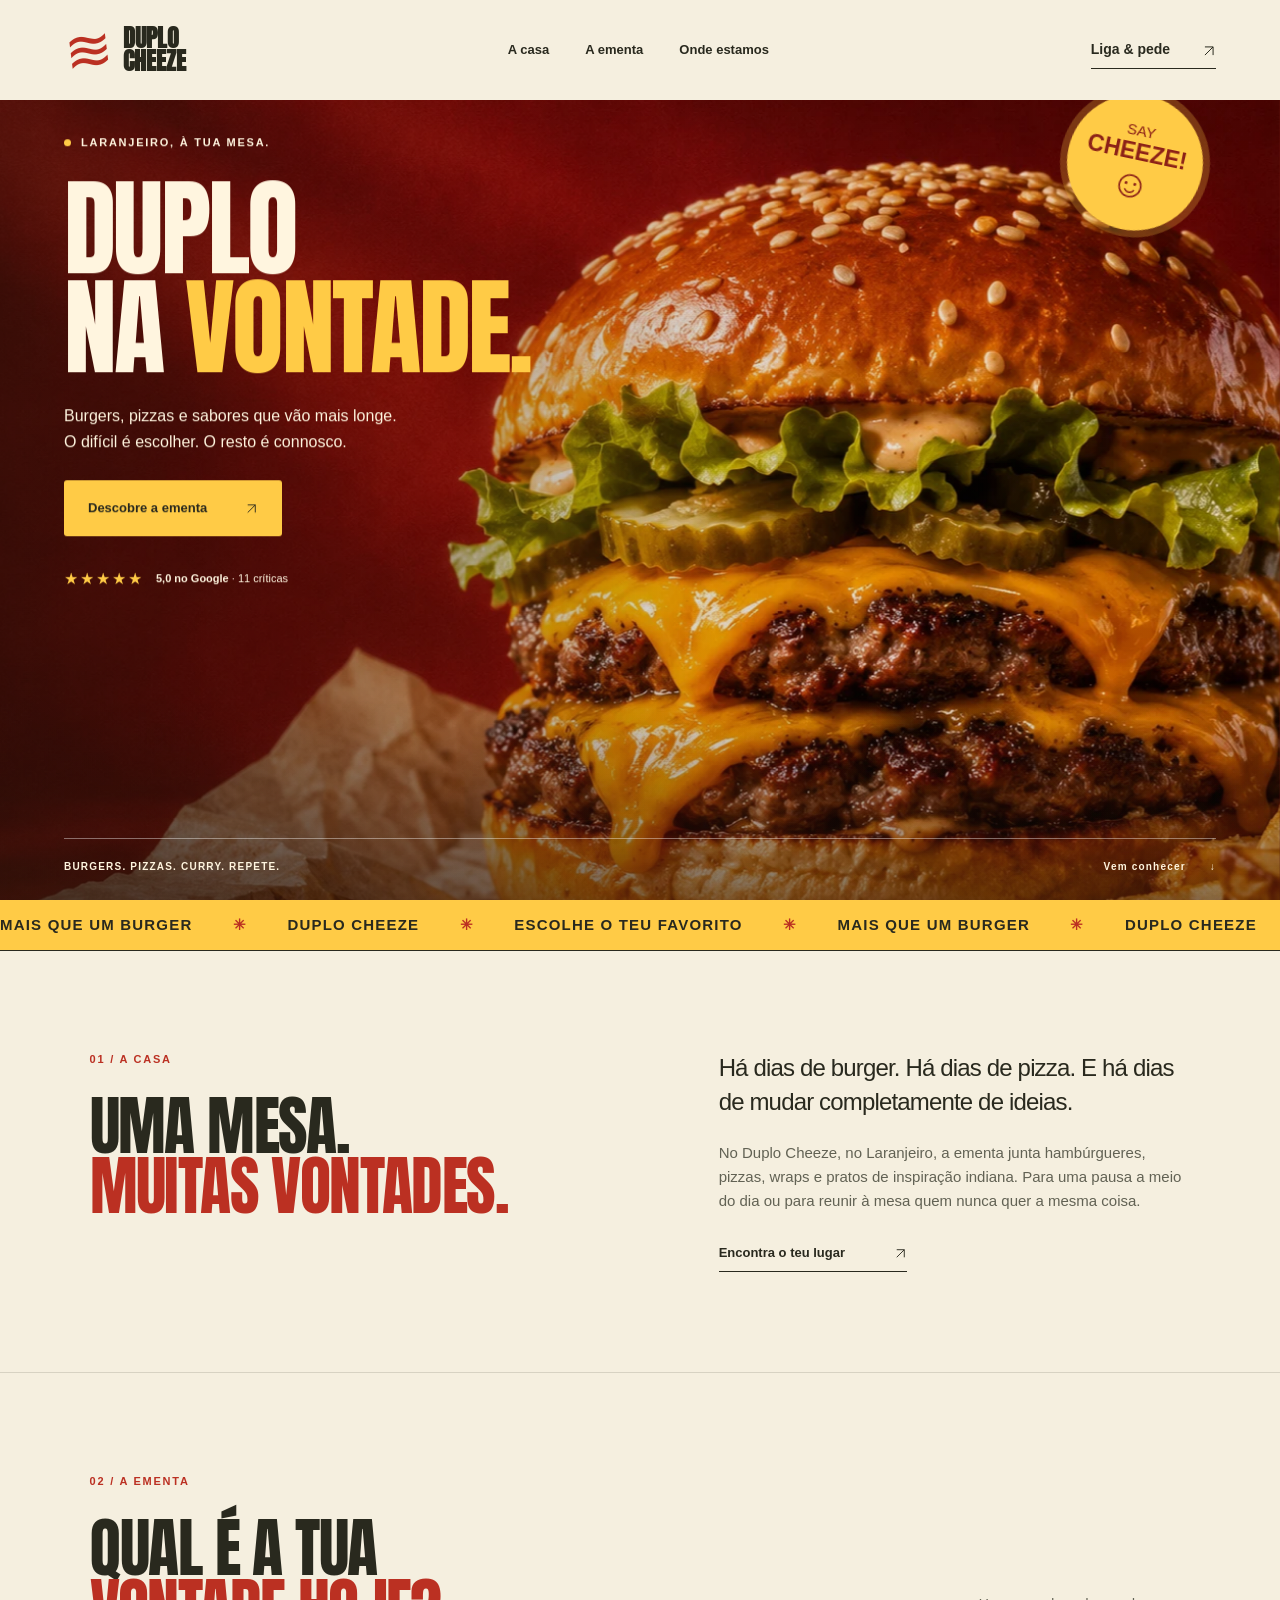
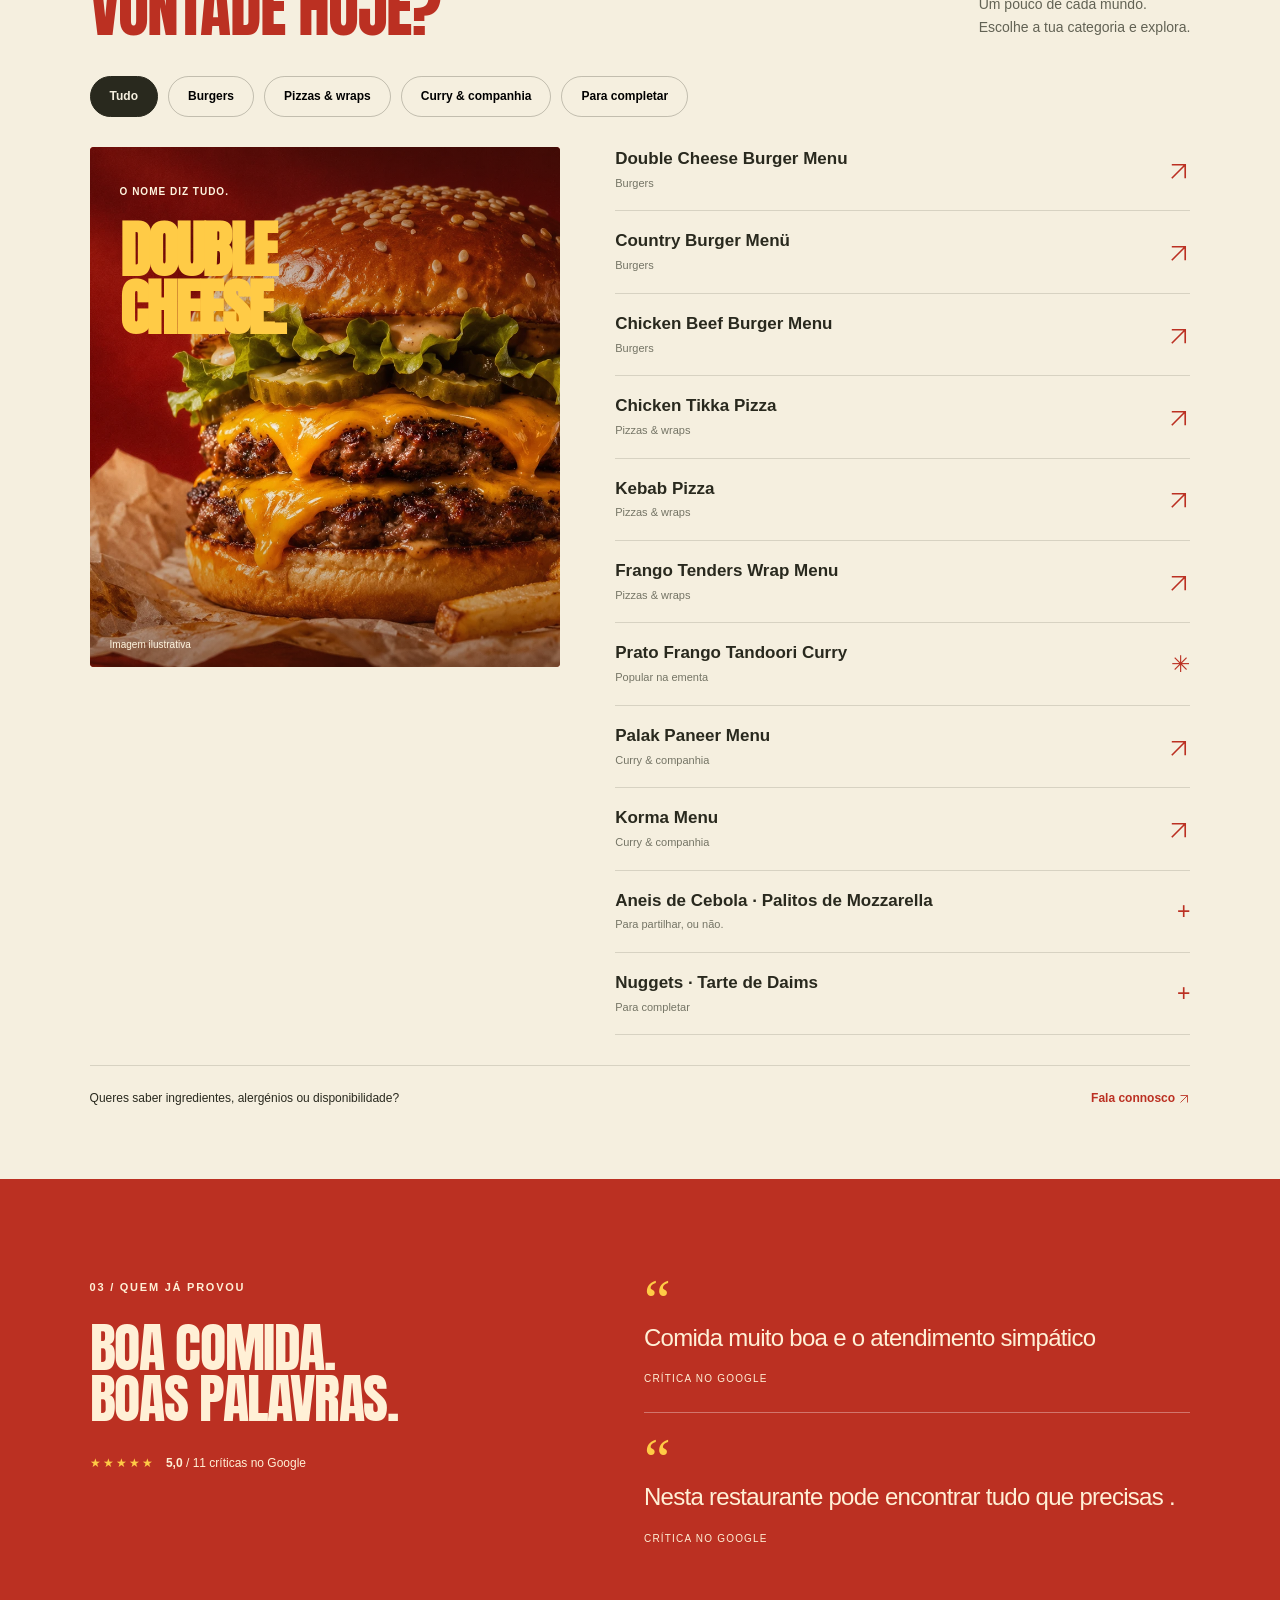
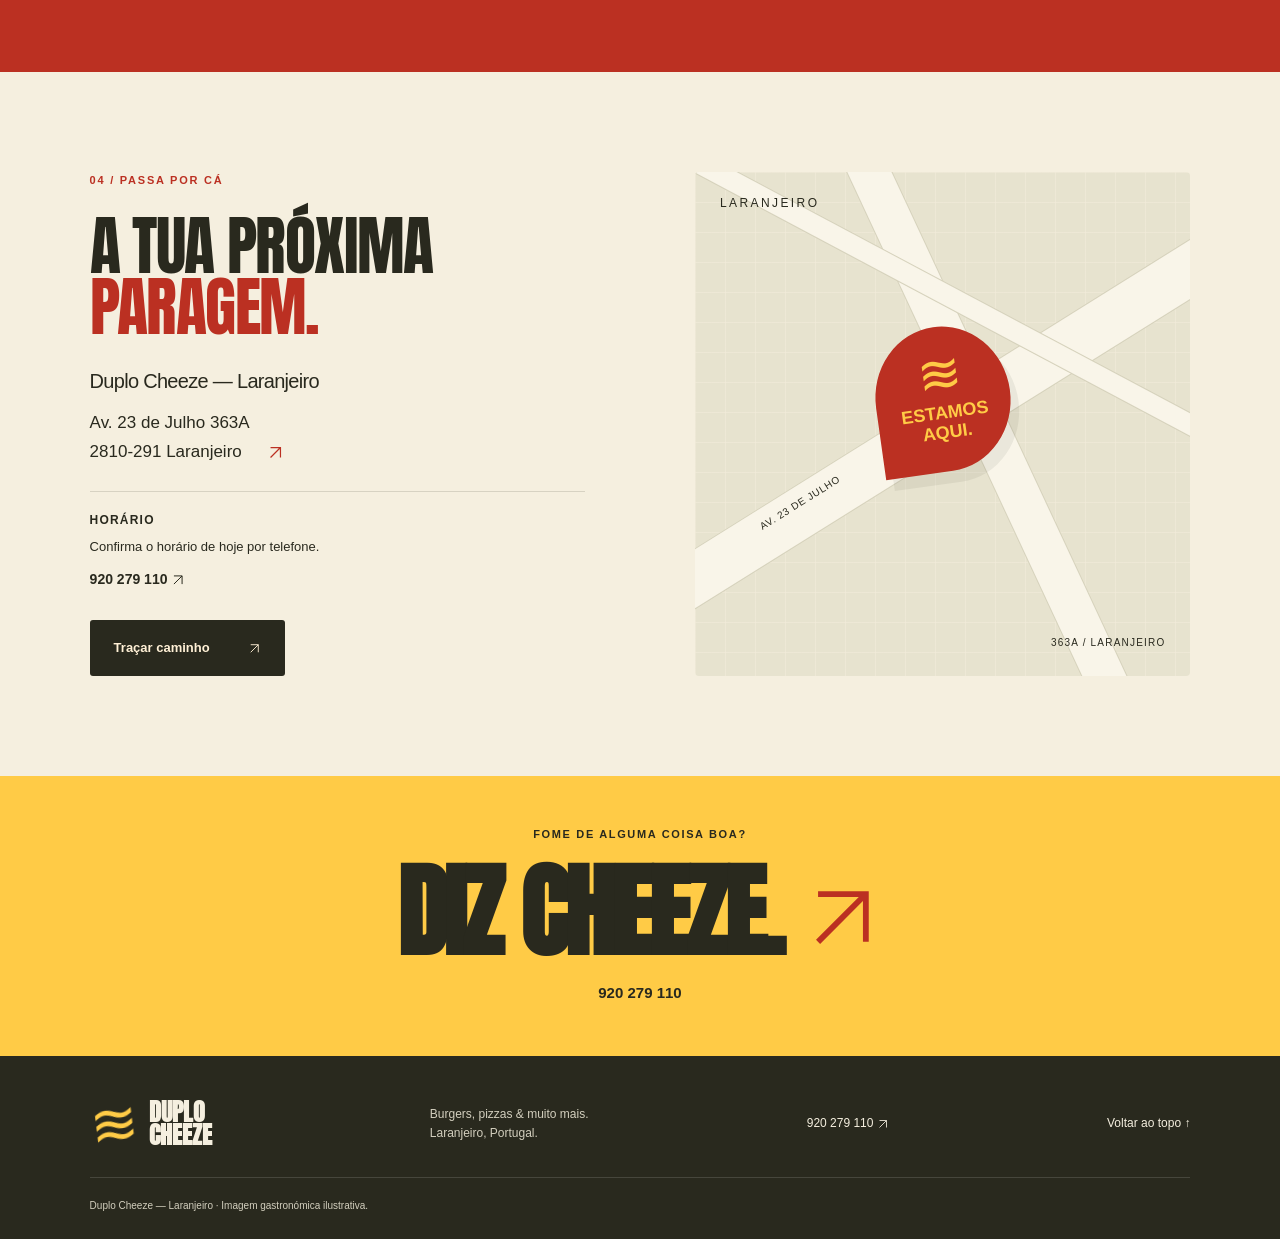
==== duplo-cheeze/index.html @ de6b26c4 "Add Duplo Cheeze standalone restaurant website" ====
<!doctype html>
<html lang="pt-PT"><head><meta charset="utf-8"><meta name="viewport" content="width=device-width,initial-scale=1"><meta name="theme-color" content="#bb3022"><title>Duplo Cheeze — Laranjeiro | Burgers, pizzas & curry</title><meta name="description" content="Duplo Cheeze no Laranjeiro. Descobre burgers, pizzas, wraps e pratos de inspiração indiana. Av. 23 de Julho 363A. Liga 920 279 110."><meta property="og:title" content="Duplo Cheeze — Duplo na vontade."><meta property="og:description" content="Burgers, pizzas e muito mais. Encontra-nos no Laranjeiro."><meta property="og:type" content="website"><meta property="og:locale" content="pt_PT"><meta property="og:image" content="https://zgopalgy12-source.github.io/duplo-cheeze/assets/og.jpg"><meta name="twitter:card" content="summary_large_image"><link rel="icon" href="assets/favicon.svg" type="image/svg+xml"><link rel="stylesheet" href="style.css"><link rel="preload" as="image" href="assets/burger.webp"><script src="app.js" defer></script>
<script type="application/ld+json">{"@context":"https://schema.org","@type":"Restaurant","name":"Duplo Cheeze - Laranjeiro","telephone":"+351920279110","address":{"@type":"PostalAddress","streetAddress":"Av. 23 de Julho 363A","postalCode":"2810-291","addressLocality":"Laranjeiro","addressCountry":"PT"},"servesCuisine":["Hambúrgueres","Pizza","Indiana"]}</script></head><body>
<a class="skip" href="#menu">Saltar para a ementa</a>
<header><a class="brand" href="#inicio" aria-label="Duplo Cheeze, início"><span class="brand-icon" aria-hidden="true">≋</span><span>DUPLO<br>CHEEZE</span></a><nav aria-label="Navegação principal"><a href="#sobre">A casa</a><a href="#menu">A ementa</a><a href="#visita">Onde estamos</a></nav><a class="header-call" href="tel:+351920279110">Liga & pede <span aria-hidden="true"><svg class="arrow" viewBox="0 0 24 24" aria-hidden="true"><path d="M5 19 19 5M5 5h14v14"/></svg></span></a></header>
<main><section class="hero" id="inicio" aria-labelledby="hero-title"><div class="hero-photo" data-depth="0.12"><img src="assets/burger.webp" width="1672" height="941" alt="Composição ilustrativa de um hambúrguer duplo com queijo e batatas" fetchpriority="high"></div><div class="hero-shade"></div><div class="hero-copy" data-depth="-0.06"><p class="eyebrow"><span></span> LARANJEIRO, À TUA MESA.</p><h1 id="hero-title">DUPLO<br>NA <span>VONTADE.</span></h1><p class="hero-description">Burgers, pizzas e sabores que vão mais longe.<br>O difícil é escolher. O resto é connosco.</p><a class="button yellow" href="#menu">Descobre a ementa <span><svg class="arrow" viewBox="0 0 24 24" aria-hidden="true"><path d="M5 19 19 5M5 5h14v14"/></svg></span></a><div class="hero-review"><span aria-label="5 de 5 estrelas">★★★★★</span><p><strong>5,0 no Google</strong> · 11 críticas</p></div></div><div class="round-stamp" data-depth="-0.13" aria-hidden="true">SAY<br><b>CHEEZE!</b><span>☺</span></div><div class="hero-bottom"><span>BURGERS. PIZZAS. CURRY. REPETE.</span><a href="#sobre">Vem conhecer <span>↓</span></a></div></section>
<div class="ticker" aria-hidden="true"><div>MAIS QUE UM BURGER <span>✳</span> DUPLO CHEEZE <span>✳</span> ESCOLHE O TEU FAVORITO <span>✳</span> MAIS QUE UM BURGER <span>✳</span> DUPLO CHEEZE <span>✳</span></div></div>
<section class="about section" id="sobre"><div><p class="eyebrow red">01 / A CASA</p><h2>UMA MESA.<br><span>MUITAS VONTADES.</span></h2></div><div class="about-copy"><p class="large">Há dias de burger. Há dias de pizza. E há dias de mudar completamente de ideias.</p><p>No Duplo Cheeze, no Laranjeiro, a ementa junta hambúrgueres, pizzas, wraps e pratos de inspiração indiana. Para uma pausa a meio do dia ou para reunir à mesa quem nunca quer a mesma coisa.</p><a class="text-link" href="#visita">Encontra o teu lugar <span><svg class="arrow" viewBox="0 0 24 24" aria-hidden="true"><path d="M5 19 19 5M5 5h14v14"/></svg></span></a></div></section>
<section class="menu section" id="menu"><div class="section-heading"><div><p class="eyebrow red">02 / A EMENTA</p><h2>QUAL É A TUA<br><span>VONTADE HOJE?</span></h2></div><p>Um pouco de cada mundo.<br>Escolhe a tua categoria e explora.</p></div><div class="filters" role="group" aria-label="Filtrar a ementa"><button class="active" aria-pressed="true" data-filter="all">Tudo</button><button aria-pressed="false" data-filter="burger">Burgers</button><button aria-pressed="false" data-filter="pizza">Pizzas & wraps</button><button aria-pressed="false" data-filter="curry">Curry & companhia</button><button aria-pressed="false" data-filter="extras">Para completar</button></div><div class="menu-layout"><div class="menu-image"><img src="assets/burger.webp" width="1672" height="941" loading="lazy" alt="Imagem ilustrativa de hambúrguer com queijo"><div><span>O NOME DIZ TUDO.</span><strong>DOUBLE<br>CHEESE.</strong></div><small>Imagem ilustrativa</small></div><div class="menu-items" aria-live="polite">
<article data-category="burger"><div><h3>Double Cheese Burger Menu</h3><p>Burgers</p></div><span><svg class="arrow" viewBox="0 0 24 24" aria-hidden="true"><path d="M5 19 19 5M5 5h14v14"/></svg></span></article><article data-category="burger"><div><h3>Country Burger Menü</h3><p>Burgers</p></div><span><svg class="arrow" viewBox="0 0 24 24" aria-hidden="true"><path d="M5 19 19 5M5 5h14v14"/></svg></span></article><article data-category="burger"><div><h3>Chicken Beef Burger Menu</h3><p>Burgers</p></div><span><svg class="arrow" viewBox="0 0 24 24" aria-hidden="true"><path d="M5 19 19 5M5 5h14v14"/></svg></span></article><article data-category="pizza"><div><h3>Chicken Tikka Pizza</h3><p>Pizzas & wraps</p></div><span><svg class="arrow" viewBox="0 0 24 24" aria-hidden="true"><path d="M5 19 19 5M5 5h14v14"/></svg></span></article><article data-category="pizza"><div><h3>Kebab Pizza</h3><p>Pizzas & wraps</p></div><span><svg class="arrow" viewBox="0 0 24 24" aria-hidden="true"><path d="M5 19 19 5M5 5h14v14"/></svg></span></article><article data-category="pizza"><div><h3>Frango Tenders Wrap Menu</h3><p>Pizzas & wraps</p></div><span><svg class="arrow" viewBox="0 0 24 24" aria-hidden="true"><path d="M5 19 19 5M5 5h14v14"/></svg></span></article><article data-category="curry"><div><h3>Prato Frango Tandoori Curry</h3><p>Popular na ementa</p></div><span>✳</span></article><article data-category="curry"><div><h3>Palak Paneer Menu</h3><p>Curry & companhia</p></div><span><svg class="arrow" viewBox="0 0 24 24" aria-hidden="true"><path d="M5 19 19 5M5 5h14v14"/></svg></span></article><article data-category="curry"><div><h3>Korma Menu</h3><p>Curry & companhia</p></div><span><svg class="arrow" viewBox="0 0 24 24" aria-hidden="true"><path d="M5 19 19 5M5 5h14v14"/></svg></span></article><article data-category="extras"><div><h3>Aneis de Cebola · Palitos de Mozzarella</h3><p>Para partilhar, ou não.</p></div><span>+</span></article><article data-category="extras"><div><h3>Nuggets · Tarte de Daims</h3><p>Para completar</p></div><span>+</span></article></div></div><div class="menu-note"><p>Queres saber ingredientes, alergénios ou disponibilidade?</p><a href="tel:+351920279110">Fala connosco <svg class="arrow" viewBox="0 0 24 24" aria-hidden="true"><path d="M5 19 19 5M5 5h14v14"/></svg></a></div></section>
<section class="reviews section"><div class="review-heading"><p class="eyebrow">03 / QUEM JÁ PROVOU</p><h2>BOA COMIDA.<br>BOAS PALAVRAS.</h2><p><span class="stars">★★★★★</span> <strong>5,0</strong> / 11 críticas no Google</p></div><div class="quotes"><figure><div aria-hidden="true">“</div><blockquote>Comida muito boa e o atendimento simpático</blockquote><figcaption>Crítica no Google</figcaption></figure><figure><div aria-hidden="true">“</div><blockquote>Nesta restaurante pode encontrar tudo que precisas .</blockquote><figcaption>Crítica no Google</figcaption></figure></div></section>
<section class="visit section" id="visita"><div><p class="eyebrow red">04 / PASSA POR CÁ</p><h2>A TUA PRÓXIMA<br><span>PARAGEM.</span></h2><p class="large">Duplo Cheeze — Laranjeiro</p><a class="address" href="https://www.google.com/maps/dir/?api=1&destination=Av.%2023%20de%20Julho%20363A%2C%202810-291%20Laranjeiro" target="_blank" rel="noopener">Av. 23 de Julho 363A<br>2810-291 Laranjeiro <span><svg class="arrow" viewBox="0 0 24 24" aria-hidden="true"><path d="M5 19 19 5M5 5h14v14"/></svg></span></a><div class="hours"><h3>Horário</h3><p>Confirma o horário de hoje por telefone.</p><a href="tel:+351920279110">920 279 110 <svg class="arrow" viewBox="0 0 24 24" aria-hidden="true"><path d="M5 19 19 5M5 5h14v14"/></svg></a></div><a class="button dark" href="https://www.google.com/maps/dir/?api=1&destination=Av.%2023%20de%20Julho%20363A%2C%202810-291%20Laranjeiro" target="_blank" rel="noopener">Traçar caminho <span><svg class="arrow" viewBox="0 0 24 24" aria-hidden="true"><path d="M5 19 19 5M5 5h14v14"/></svg></span></a></div><div class="location-art" aria-label="Localização: Laranjeiro"><div class="road road-one"></div><div class="road road-two"></div><div class="road road-three"></div><span class="map-label">LARANJEIRO</span><div class="map-pin"><span>≋</span><b>ESTAMOS<br>AQUI.</b></div><span class="avenue">AV. 23 DE JULHO</span><span class="map-coordinates">363A / LARANJEIRO</span></div></section>
<section class="last-call"><p>FOME DE ALGUMA COISA BOA?</p><a href="tel:+351920279110">DIZ CHEEZE. <span><svg class="arrow" viewBox="0 0 24 24" aria-hidden="true"><path d="M5 19 19 5M5 5h14v14"/></svg></span></a><span>920 279 110</span></section></main>
<footer><a class="brand" href="#inicio"><span class="brand-icon" aria-hidden="true">≋</span><span>DUPLO<br>CHEEZE</span></a><p>Burgers, pizzas & muito mais.<br>Laranjeiro, Portugal.</p><a href="tel:+351920279110">920 279 110 <svg class="arrow" viewBox="0 0 24 24" aria-hidden="true"><path d="M5 19 19 5M5 5h14v14"/></svg></a><a href="#inicio">Voltar ao topo ↑</a><small>Duplo Cheeze — Laranjeiro · Imagem gastronómica ilustrativa.</small></footer></body></html>
---- duplo-cheeze/style.css ----
@font-face{font-family:Cheeze;src:url('assets/anton.woff') format('woff');font-display:swap}*{box-sizing:border-box}html{scroll-behavior:smooth;scroll-padding-top:100px}body{margin:0;background:#f5efdf;color:#29291e;font:16px/1.6 Arial,Helvetica,sans-serif}a{color:inherit;text-decoration:none}button{font:inherit}a:focus-visible,button:focus-visible{outline:3px solid #287d89;outline-offset:6px}h1,h2,h3,p{margin:0}h1,h2,.brand,.last-call>a,.menu-image strong{font-family:Cheeze,Impact,'Arial Black',sans-serif;font-weight:900;line-height:.94;letter-spacing:-.04em}h2{font-size:clamp(42px,5vw,76px)}h2 span{color:#bb3022}.skip{position:fixed;top:-100px;z-index:10;background:#ffcb46;padding:15px}.skip:focus{top:0}header{height:100px;padding:0 5%;display:flex;align-items:center;justify-content:space-between;background:#f5efdf}.brand{display:flex;align-items:center;gap:10px;font-size:24px;letter-spacing:-.025em;line-height:.84}.brand-icon{font:58px/.7 Arial;transform:rotate(-7deg);color:#bb3022}.brand-dot{font:10px Arial;vertical-align:top}nav{display:flex;gap:36px;font-size:13px;font-weight:700}nav a:hover{color:#bb3022}.header-call{border-bottom:1px solid;padding:7px 0;font-size:14px;font-weight:700}.header-call span{margin-left:28px}.hero{min-height:710px;height:calc(100svh - 100px);max-height:1000px;position:relative;isolation:isolate;overflow:hidden;color:#fff5df;background:#741f15}.hero-photo{position:absolute;inset:-10% 0;z-index:-3;will-change:transform}.hero-photo img{width:100%;height:100%;object-fit:cover;object-position:center}.hero-shade{position:absolute;inset:0;z-index:-2;background:linear-gradient(90deg,rgba(36,17,9,.65),rgba(36,17,9,.15) 55%,transparent),linear-gradient(0deg,rgba(30,15,8,.5),transparent 25%)}.hero-copy{padding:70px 5% 130px;will-change:transform}.eyebrow{font-size:11px;font-weight:800;letter-spacing:.16em;margin-bottom:27px;display:flex;align-items:center;gap:10px}.eyebrow>span{width:7px;height:7px;border-radius:50%;background:#ffcb46}h1{font-size:clamp(75px,8.3vw,136px);max-width:800px;letter-spacing:-.045em}h1 span{color:#ffcb46}.hero-description{font-size:16px;line-height:1.6;margin:25px 0}.button{display:inline-flex;align-items:center;justify-content:space-between;gap:38px;padding:18px 24px;font-size:13px;font-weight:800;border-radius:3px;transition:transform .2s,background .2s}.button:hover{transform:translateY(-3px)}.yellow{background:#ffcb46;color:#29291e}.hero-review{margin-top:30px;display:flex;align-items:center;gap:12px;font-size:11px}.hero-review>span{color:#ffcb46;font-size:16px;letter-spacing:2px}.round-stamp{position:absolute;right:6%;top:9%;width:136px;height:136px;border-radius:50%;background:#ffcb46;color:#8c2117;display:flex;align-items:center;justify-content:center;flex-direction:column;line-height:1.15;font-size:15px;transform:rotate(12deg);box-shadow:0 0 0 7px #ffcb4640;will-change:transform}.round-stamp b{font-size:23px}.round-stamp>span{font-size:39px;line-height:1}.hero-bottom{position:absolute;bottom:25px;left:5%;right:5%;display:flex;justify-content:space-between;align-items:center;border-top:1px solid #fff6;padding-top:20px;font-size:10px;font-weight:700;letter-spacing:.12em}.hero-bottom a span{margin-left:20px}.ticker{background:#ffcb46;padding:13px 0;overflow:hidden;border-bottom:1px solid #29291e}.ticker>div{white-space:nowrap;width:max-content;font-size:15px;font-weight:900;letter-spacing:.08em;animation:marquee 35s linear infinite}.ticker span{padding:0 35px;color:#bb3022}@keyframes marquee{to{transform:translateX(-35%)}}.section{padding:100px 7%}.red{color:#bb3022}.about{display:grid;grid-template-columns:1.1fr 1fr;gap:10%;border-bottom:1px solid #29291e26}.large{font-size:24px;line-height:1.4;letter-spacing:-.035em}.about-copy>p+p{font-size:15px;color:#626254;margin:23px 0}.text-link{font-size:13px;font-weight:700;display:inline-block;border-bottom:1px solid;padding:7px 0}.text-link span{margin-left:45px}.menu{padding-bottom:70px}.section-heading{display:flex;align-items:end;justify-content:space-between;gap:25px}.section-heading>p{font-size:14px;color:#626254}.filters{display:flex;gap:10px;flex-wrap:wrap;margin:38px 0 30px}.filters button{background:transparent;border:1px solid #29291e40;border-radius:30px;padding:10px 19px;font-size:12px;cursor:pointer;font-weight:700;transition:background .2s}.filters button:hover,.filters .active{background:#29291e;color:#f5efdf;border-color:#29291e}.menu-layout{display:grid;grid-template-columns:.9fr 1.1fr;gap:55px;align-items:start}.menu-image{position:sticky;top:25px;min-height:520px;overflow:hidden;background:#ae2d1f;color:#fff5df;border-radius:4px}.menu-image img{position:absolute;inset:0;height:100%;width:100%;object-fit:cover;object-position:62% 50%}.menu-image:after{content:'';position:absolute;inset:0;background:linear-gradient(#34110977,transparent 60%,#34110977)}.menu-image>div{position:relative;z-index:1;padding:30px}.menu-image>div>span{font-size:10px;font-weight:700;letter-spacing:.1em}.menu-image strong{display:block;font-size:62px;margin-top:18px;color:#ffcb46}.menu-image small{position:absolute;bottom:14px;left:20px;z-index:1;font-size:10px}.menu-items article{display:flex;justify-content:space-between;align-items:center;padding:18px 0;border-bottom:1px solid #29291e26;gap:20px}.menu-items article[hidden]{display:none}.menu-items article:first-child{padding-top:0}h3{font-size:17px;line-height:1.4}.menu-items article p{font-size:11px;color:#747465;margin-top:4px}.menu-items article>span{color:#bb3022;font-size:23px}.menu-note{display:flex;justify-content:space-between;margin-top:30px;padding-top:23px;border-top:1px solid #29291e26;font-size:12px}.menu-note a{font-weight:800;color:#bb3022}.reviews{background:#bb3022;color:#fff0d6;display:grid;grid-template-columns:1fr 1.2fr;gap:9%}.reviews h2{font-size:clamp(40px,4.2vw,64px)}.review-heading>p:last-child{margin-top:30px;font-size:12px}.stars{color:#ffcb46;letter-spacing:2px;margin-right:8px}.quotes figure{margin:0;padding-bottom:25px}.quotes figure+figure{border-top:1px solid #fff5;padding-top:25px}.quotes figure>div{font:60px/.7 Georgia;color:#ffcb46}blockquote{font-size:24px;line-height:1.4;margin:0 0 17px;letter-spacing:-.03em}figcaption{font-size:10px;text-transform:uppercase;letter-spacing:.12em}.visit{display:grid;grid-template-columns:1fr 1fr;gap:10%}.visit .large{margin:30px 0 14px;font-size:20px}.address{display:block;font-size:17px;line-height:1.7}.address span{margin-left:20px;color:#bb3022}.hours{margin:25px 0 28px;padding-top:20px;border-top:1px solid #29291e26}.hours h3{font-size:12px;text-transform:uppercase;letter-spacing:.1em}.hours p{font-size:13px;margin:8px 0}.hours a{font-weight:700;font-size:14px}.dark{background:#29291e;color:#fff0d6}.location-art{position:relative;background:#e7e3cf;overflow:hidden;min-height:480px;background-image:linear-gradient(#f5efdf70 1px,transparent 1px),linear-gradient(90deg,#f5efdf70 1px,transparent 1px);background-size:30px 30px;border-radius:4px}.road{position:absolute;background:#f9f5e9;box-shadow:0 0 0 1px #d6d2bc}.road-one{width:140%;height:50px;top:45%;left:-20%;transform:rotate(-32deg)}.road-two{width:40px;height:140%;top:-20%;left:55%;transform:rotate(-25deg)}.road-three{width:140%;height:20px;top:22%;left:-20%;transform:rotate(28deg)}.map-label{position:absolute;top:22px;left:25px;letter-spacing:.2em;font-size:12px}.map-pin{position:absolute;left:50%;top:45%;transform:translate(-50%,-50%) rotate(-8deg);display:flex;flex-direction:column;align-items:center;justify-content:center;background:#bb3022;width:135px;height:145px;border-radius:50% 50% 50% 0;color:#ffcb46;box-shadow:7px 12px 0 #29291e12}.map-pin>span{font-size:53px;line-height:.7}.map-pin b{line-height:1.1;text-align:center;margin-top:12px;font-size:18px}.avenue{position:absolute;left:12%;top:64%;transform:rotate(-32deg);font-size:10px;letter-spacing:.08em}.map-coordinates{position:absolute;bottom:25px;right:25px;font-size:10px;letter-spacing:.12em}.last-call{padding:50px 7%;background:#ffcb46;text-align:center}.last-call p{font-size:11px;letter-spacing:.15em;font-weight:700}.last-call>a{display:block;font-size:clamp(45px,8vw,110px);margin:20px 0}.last-call>a span{color:#bb3022}.last-call>span{font-size:15px;font-weight:700}footer{display:flex;align-items:center;justify-content:space-between;flex-wrap:wrap;gap:30px;padding:45px 7% 25px;background:#29291e;color:#f5efdf}footer .brand-icon{color:#ffcb46}footer p{font-size:12px;color:#d3cfbe}footer>a:not(.brand){font-size:12px}footer small{width:100%;padding-top:20px;border-top:1px solid #fff2;color:#d3cfbe;font-size:10px}@media(min-width:1600px){.hero-copy{padding-top:110px}}@media(max-width:800px){header{height:82px}.brand{font-size:20px}.brand-icon{font-size:48px}nav{gap:18px;font-size:11px}.hero{min-height:700px;height:calc(100svh - 82px)}.hero-photo img{object-position:60% center}.hero-shade{background:linear-gradient(90deg,#341109b3,#34110933),linear-gradient(0deg,#34110980,transparent)}.hero-copy{padding-top:110px}h1{font-size:90px}.round-stamp{width:100px;height:100px;right:6%;top:5%;font-size:11px}.round-stamp b{font-size:16px}.round-stamp>span{font-size:28px}.section{padding:65px 6%}.about,.reviews,.visit{gap:40px;grid-template-columns:1fr}.about h2 br{display:none}.about-copy{max-width:550px}.section-heading{align-items:start;flex-direction:column}.section-heading>p br{display:none}.menu-layout{gap:30px;grid-template-columns:.8fr 1fr}.menu-image{min-height:480px}.menu-image strong{font-size:42px}.reviews{grid-template-columns:1fr 1fr;gap:25px}.reviews h2{font-size:39px}.review-heading>p:last-child{line-height:2}.location-art{min-height:360px}.visit{grid-template-columns:1fr 1fr;gap:25px}.visit h2{font-size:40px}blockquote{font-size:20px}}@media(max-width:550px){header{padding:0 6%;height:80px}nav{display:none}.header-call{font-size:12px}.hero{min-height:720px;max-height:900px;height:calc(100svh - 80px)}.hero-copy{padding:90px 6% 90px}.hero .eyebrow{font-size:9px;letter-spacing:.11em;margin-bottom:28px}h1{font-size:clamp(64px,16vw,88px)}.hero-description{font-size:14px;margin:25px 0;max-width:275px}.hero-description br{display:none}.hero-photo{inset:-4% -50% -4% -40%}.hero-photo img{object-position:58% center}.hero-shade{background:linear-gradient(90deg,#2b100abf,#2b100a44),linear-gradient(0deg,#2b100acc,transparent 45%)}.round-stamp{top:auto;bottom:100px;width:90px;height:90px;right:7%}.hero-review{display:block;margin-top:25px}.hero-review p{margin-top:6px}.hero-bottom{font-size:8px;left:6%;right:6%;gap:10px}.hero-bottom a{white-space:nowrap}.hero-bottom a span{margin-left:8px}.ticker{padding:11px 0}.ticker>div{font-size:12px}.section{padding:60px 6%}.eyebrow{font-size:10px;margin-bottom:20px}h2{font-size:43px}.about h2 br{display:block}.large{font-size:22px}.menu-layout{grid-template-columns:1fr}.menu-image{position:relative;top:auto;min-height:350px}.menu-image strong{font-size:54px}.filters{gap:8px;margin:27px 0}.filters button{font-size:11px;padding:9px 13px}.menu-items article{padding:18px 0}h3{font-size:16px}.menu-note{flex-direction:column;gap:12px}.reviews{grid-template-columns:1fr;gap:40px}.reviews h2{font-size:46px}.review-heading>p:last-child{margin-top:20px}.quotes blockquote{font-size:25px}.visit{grid-template-columns:1fr;gap:35px}.visit h2{font-size:46px}.location-art{min-height:340px}.last-call{padding:38px 6%}.last-call>a{font-size:52px;letter-spacing:-.04em}footer{padding:38px 6% 23px;gap:25px}footer p{width:50%}footer>a:not(.brand){font-size:11px}}@media(prefers-reduced-motion:reduce){html{scroll-behavior:auto}.ticker>div{animation:none}*,*:before,*:after{transition:none!important}.hero-photo,.hero-copy,.round-stamp{will-change:auto;transform:none!important}}

.arrow{display:inline-block;width:1em;height:1em;fill:none;stroke:currentColor;stroke-width:1.7;vertical-align:middle;flex-shrink:0}.brand{line-height:.96;letter-spacing:0}h1,h2{font-weight:400;letter-spacing:-.025em}.last-call>a .arrow{width:.8em;height:.8em}
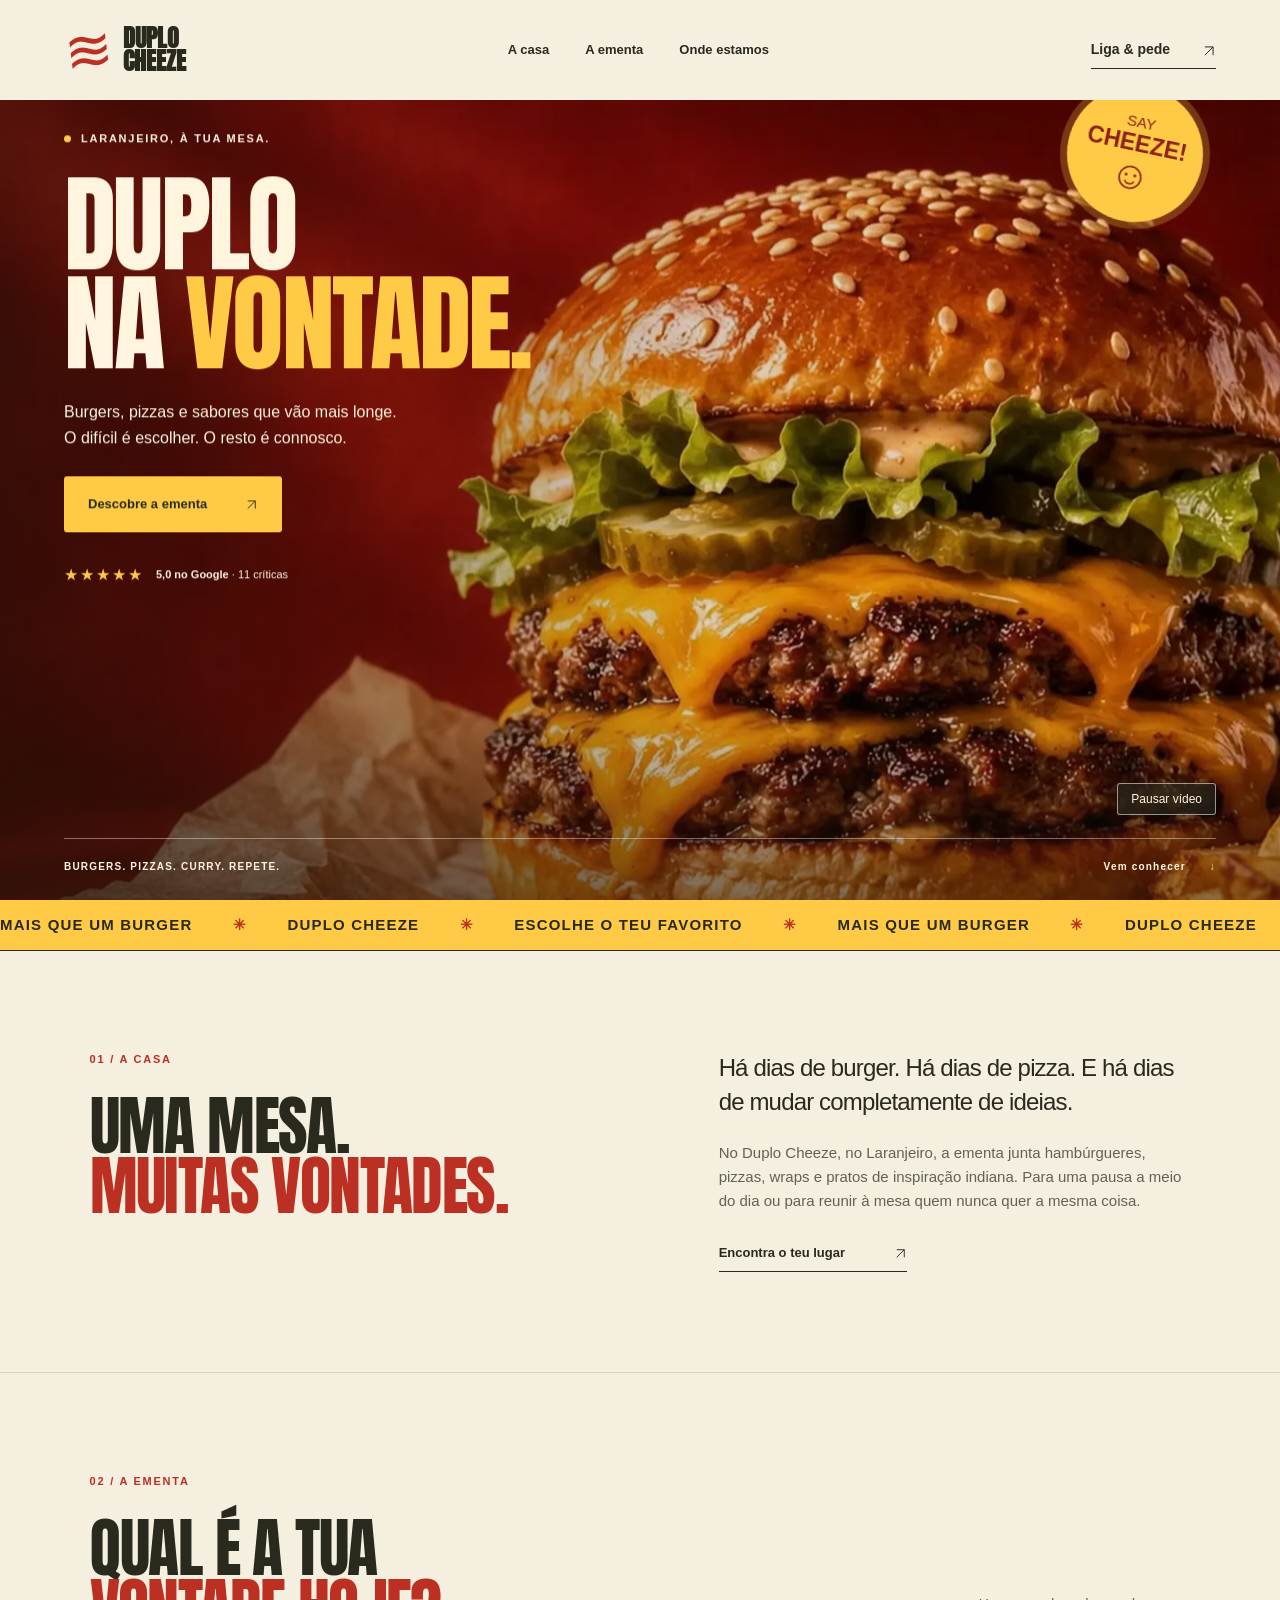
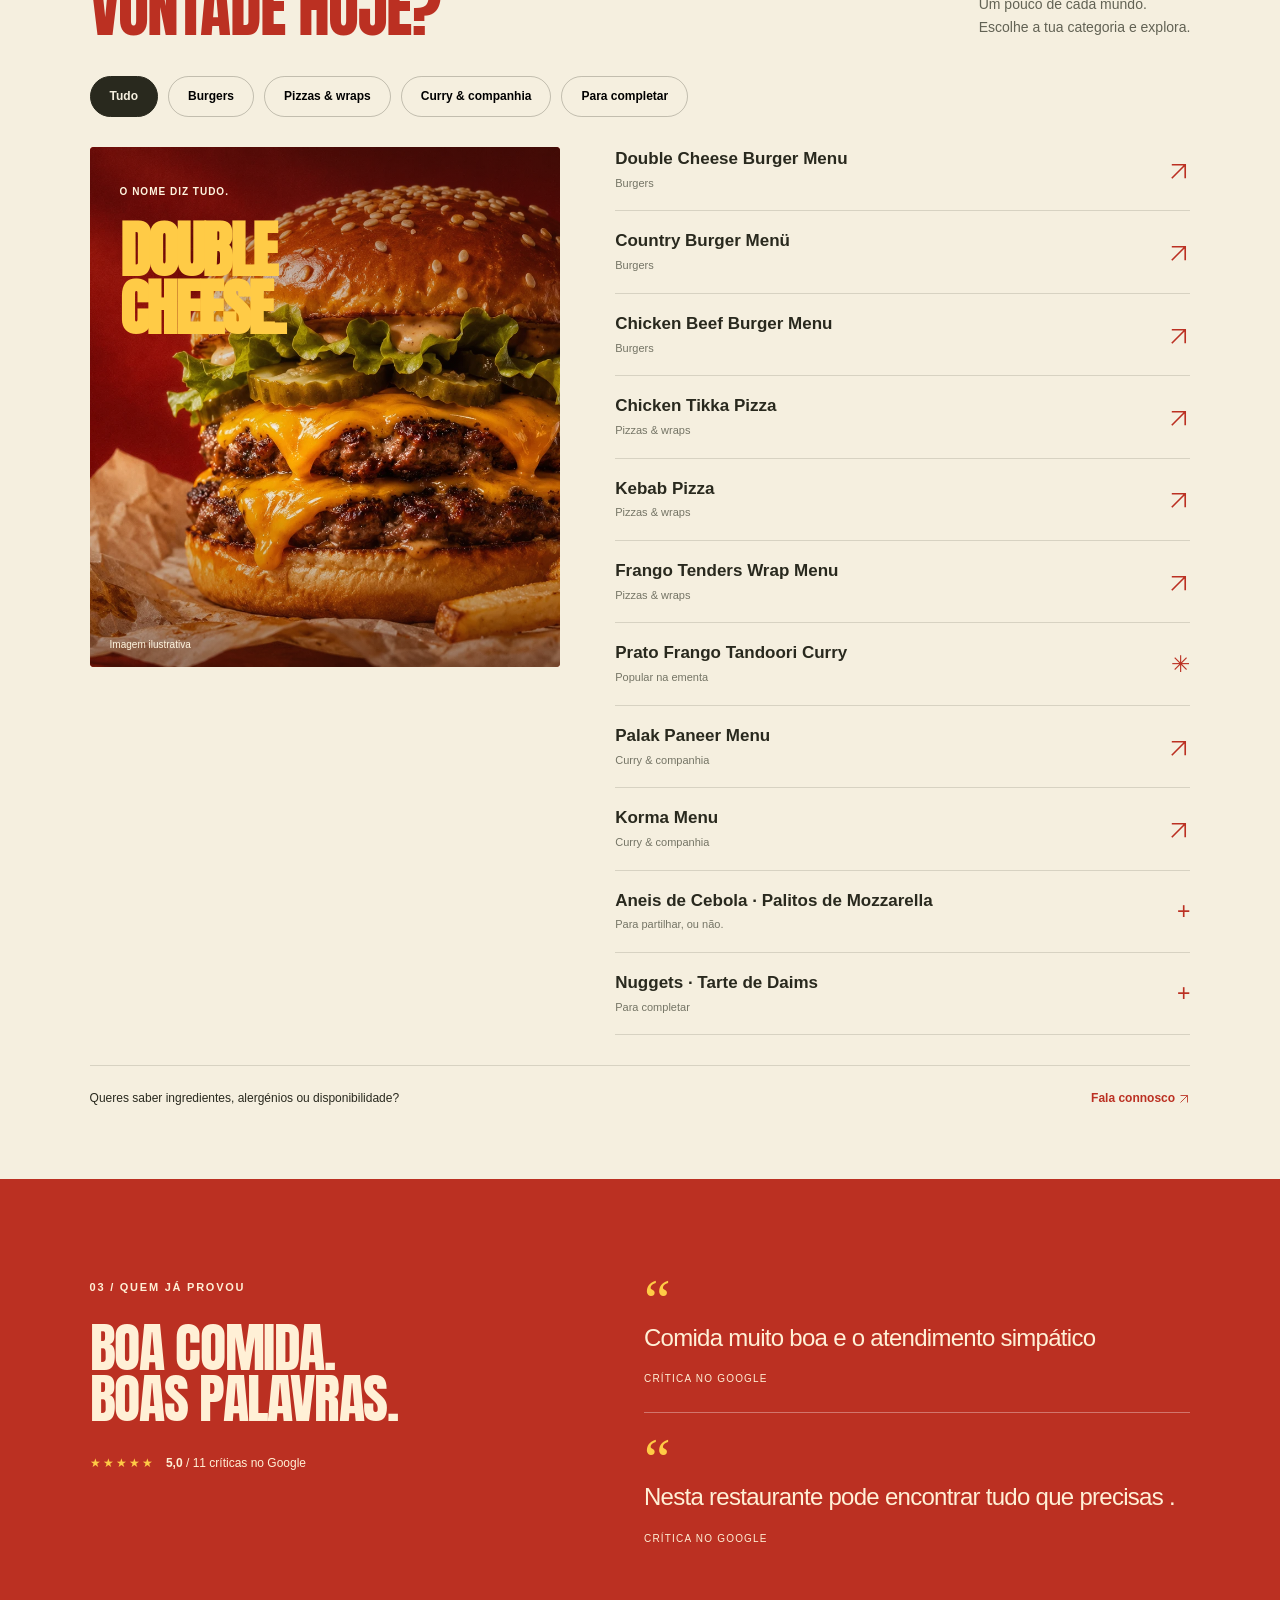
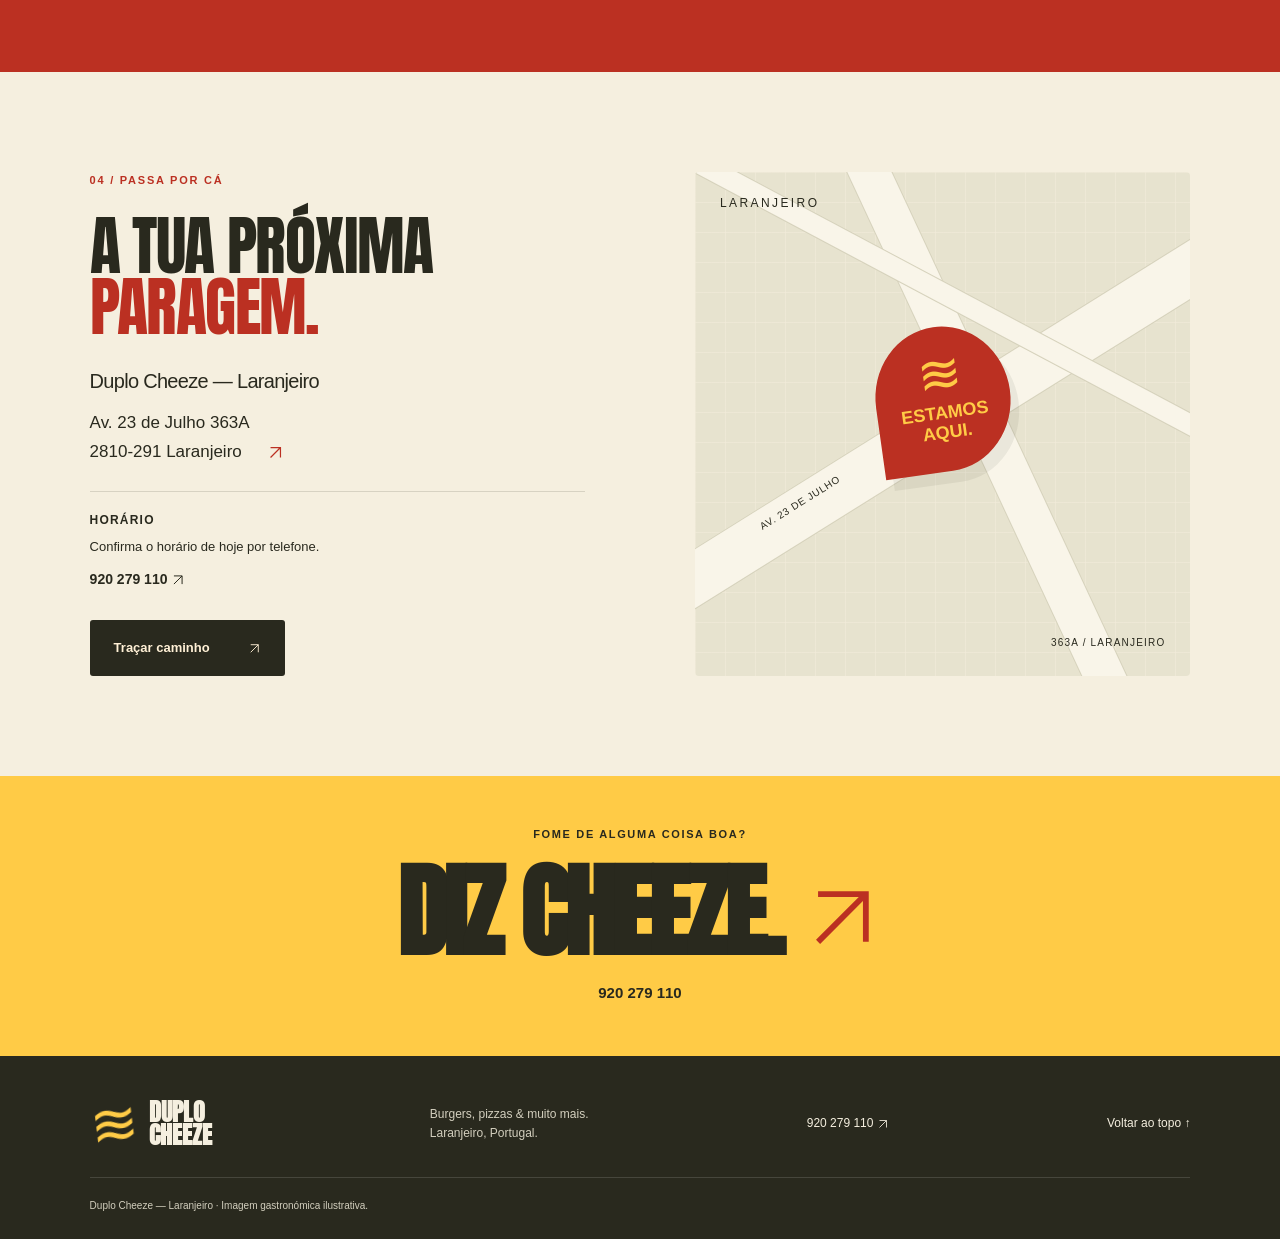
==== commit 8e4955ec: "Integrate looping 1080p burger hero video with accessible controls" ====
--- a/duplo-cheeze/index.html
+++ b/duplo-cheeze/index.html
@@ -1,9 +1,9 @@
 <!doctype html>
-<html lang="pt-PT"><head><meta charset="utf-8"><meta name="viewport" content="width=device-width,initial-scale=1"><meta name="theme-color" content="#bb3022"><title>Duplo Cheeze — Laranjeiro | Burgers, pizzas & curry</title><meta name="description" content="Duplo Cheeze no Laranjeiro. Descobre burgers, pizzas, wraps e pratos de inspiração indiana. Av. 23 de Julho 363A. Liga 920 279 110."><meta property="og:title" content="Duplo Cheeze — Duplo na vontade."><meta property="og:description" content="Burgers, pizzas e muito mais. Encontra-nos no Laranjeiro."><meta property="og:type" content="website"><meta property="og:locale" content="pt_PT"><meta property="og:image" content="https://zgopalgy12-source.github.io/duplo-cheeze/assets/og.jpg"><meta name="twitter:card" content="summary_large_image"><link rel="icon" href="assets/favicon.svg" type="image/svg+xml"><link rel="stylesheet" href="style.css"><link rel="preload" as="image" href="assets/burger.webp"><script src="app.js" defer></script>
+<html lang="pt-PT"><head><meta charset="utf-8"><meta name="viewport" content="width=device-width,initial-scale=1"><meta name="theme-color" content="#bb3022"><title>Duplo Cheeze — Laranjeiro | Burgers, pizzas & curry</title><meta name="description" content="Duplo Cheeze no Laranjeiro. Descobre burgers, pizzas, wraps e pratos de inspiração indiana. Av. 23 de Julho 363A. Liga 920 279 110."><meta property="og:title" content="Duplo Cheeze — Duplo na vontade."><meta property="og:description" content="Burgers, pizzas e muito mais. Encontra-nos no Laranjeiro."><meta property="og:type" content="website"><meta property="og:locale" content="pt_PT"><meta property="og:image" content="https://zgopalgy12-source.github.io/duplo-cheeze/assets/og.jpg"><meta name="twitter:card" content="summary_large_image"><link rel="icon" href="assets/favicon.svg" type="image/svg+xml"><link rel="stylesheet" href="style.css"><link rel="preload" as="image" href="assets/hero-poster.webp"><script src="app.js" defer></script>
 <script type="application/ld+json">{"@context":"https://schema.org","@type":"Restaurant","name":"Duplo Cheeze - Laranjeiro","telephone":"+351920279110","address":{"@type":"PostalAddress","streetAddress":"Av. 23 de Julho 363A","postalCode":"2810-291","addressLocality":"Laranjeiro","addressCountry":"PT"},"servesCuisine":["Hambúrgueres","Pizza","Indiana"]}</script></head><body>
 <a class="skip" href="#menu">Saltar para a ementa</a>
 <header><a class="brand" href="#inicio" aria-label="Duplo Cheeze, início"><span class="brand-icon" aria-hidden="true">≋</span><span>DUPLO<br>CHEEZE</span></a><nav aria-label="Navegação principal"><a href="#sobre">A casa</a><a href="#menu">A ementa</a><a href="#visita">Onde estamos</a></nav><a class="header-call" href="tel:+351920279110">Liga & pede <span aria-hidden="true"><svg class="arrow" viewBox="0 0 24 24" aria-hidden="true"><path d="M5 19 19 5M5 5h14v14"/></svg></span></a></header>
-<main><section class="hero" id="inicio" aria-labelledby="hero-title"><div class="hero-photo" data-depth="0.12"><img src="assets/burger.webp" width="1672" height="941" alt="Composição ilustrativa de um hambúrguer duplo com queijo e batatas" fetchpriority="high"></div><div class="hero-shade"></div><div class="hero-copy" data-depth="-0.06"><p class="eyebrow"><span></span> LARANJEIRO, À TUA MESA.</p><h1 id="hero-title">DUPLO<br>NA <span>VONTADE.</span></h1><p class="hero-description">Burgers, pizzas e sabores que vão mais longe.<br>O difícil é escolher. O resto é connosco.</p><a class="button yellow" href="#menu">Descobre a ementa <span><svg class="arrow" viewBox="0 0 24 24" aria-hidden="true"><path d="M5 19 19 5M5 5h14v14"/></svg></span></a><div class="hero-review"><span aria-label="5 de 5 estrelas">★★★★★</span><p><strong>5,0 no Google</strong> · 11 críticas</p></div></div><div class="round-stamp" data-depth="-0.13" aria-hidden="true">SAY<br><b>CHEEZE!</b><span>☺</span></div><div class="hero-bottom"><span>BURGERS. PIZZAS. CURRY. REPETE.</span><a href="#sobre">Vem conhecer <span>↓</span></a></div></section>
+<main><section class="hero" id="inicio" aria-labelledby="hero-title"><div class="hero-photo" data-depth="0.12"><video id="hero-video" autoplay muted loop playsinline preload="metadata" poster="assets/hero-poster.webp" width="1920" height="1080" aria-label="Vídeo ilustrativo de um hambúrguer duplo com queijo"><source data-src="assets/hero.mp4" type="video/mp4"></video></div><div class="hero-shade"></div><div class="hero-copy" data-depth="-0.06"><p class="eyebrow"><span></span> LARANJEIRO, À TUA MESA.</p><h1 id="hero-title">DUPLO<br>NA <span>VONTADE.</span></h1><p class="hero-description">Burgers, pizzas e sabores que vão mais longe.<br>O difícil é escolher. O resto é connosco.</p><a class="button yellow" href="#menu">Descobre a ementa <span><svg class="arrow" viewBox="0 0 24 24" aria-hidden="true"><path d="M5 19 19 5M5 5h14v14"/></svg></span></a><div class="hero-review"><span aria-label="5 de 5 estrelas">★★★★★</span><p><strong>5,0 no Google</strong> · 11 críticas</p></div></div><div class="round-stamp" data-depth="-0.13" aria-hidden="true">SAY<br><b>CHEEZE!</b><span>☺</span></div><button id="video-toggle" class="video-toggle" type="button" aria-controls="hero-video" aria-pressed="false">Pausar vídeo</button><div class="hero-bottom"><span>BURGERS. PIZZAS. CURRY. REPETE.</span><a href="#sobre">Vem conhecer <span>↓</span></a></div></section>
 <div class="ticker" aria-hidden="true"><div>MAIS QUE UM BURGER <span>✳</span> DUPLO CHEEZE <span>✳</span> ESCOLHE O TEU FAVORITO <span>✳</span> MAIS QUE UM BURGER <span>✳</span> DUPLO CHEEZE <span>✳</span></div></div>
 <section class="about section" id="sobre"><div><p class="eyebrow red">01 / A CASA</p><h2>UMA MESA.<br><span>MUITAS VONTADES.</span></h2></div><div class="about-copy"><p class="large">Há dias de burger. Há dias de pizza. E há dias de mudar completamente de ideias.</p><p>No Duplo Cheeze, no Laranjeiro, a ementa junta hambúrgueres, pizzas, wraps e pratos de inspiração indiana. Para uma pausa a meio do dia ou para reunir à mesa quem nunca quer a mesma coisa.</p><a class="text-link" href="#visita">Encontra o teu lugar <span><svg class="arrow" viewBox="0 0 24 24" aria-hidden="true"><path d="M5 19 19 5M5 5h14v14"/></svg></span></a></div></section>
 <section class="menu section" id="menu"><div class="section-heading"><div><p class="eyebrow red">02 / A EMENTA</p><h2>QUAL É A TUA<br><span>VONTADE HOJE?</span></h2></div><p>Um pouco de cada mundo.<br>Escolhe a tua categoria e explora.</p></div><div class="filters" role="group" aria-label="Filtrar a ementa"><button class="active" aria-pressed="true" data-filter="all">Tudo</button><button aria-pressed="false" data-filter="burger">Burgers</button><button aria-pressed="false" data-filter="pizza">Pizzas & wraps</button><button aria-pressed="false" data-filter="curry">Curry & companhia</button><button aria-pressed="false" data-filter="extras">Para completar</button></div><div class="menu-layout"><div class="menu-image"><img src="assets/burger.webp" width="1672" height="941" loading="lazy" alt="Imagem ilustrativa de hambúrguer com queijo"><div><span>O NOME DIZ TUDO.</span><strong>DOUBLE<br>CHEESE.</strong></div><small>Imagem ilustrativa</small></div><div class="menu-items" aria-live="polite">
--- a/duplo-cheeze/style.css
+++ b/duplo-cheeze/style.css
@@ -1,3 +1,5 @@
-@font-face{font-family:Cheeze;src:url('assets/anton.woff') format('woff');font-display:swap}*{box-sizing:border-box}html{scroll-behavior:smooth;scroll-padding-top:100px}body{margin:0;background:#f5efdf;color:#29291e;font:16px/1.6 Arial,Helvetica,sans-serif}a{color:inherit;text-decoration:none}button{font:inherit}a:focus-visible,button:focus-visible{outline:3px solid #287d89;outline-offset:6px}h1,h2,h3,p{margin:0}h1,h2,.brand,.last-call>a,.menu-image strong{font-family:Cheeze,Impact,'Arial Black',sans-serif;font-weight:900;line-height:.94;letter-spacing:-.04em}h2{font-size:clamp(42px,5vw,76px)}h2 span{color:#bb3022}.skip{position:fixed;top:-100px;z-index:10;background:#ffcb46;padding:15px}.skip:focus{top:0}header{height:100px;padding:0 5%;display:flex;align-items:center;justify-content:space-between;background:#f5efdf}.brand{display:flex;align-items:center;gap:10px;font-size:24px;letter-spacing:-.025em;line-height:.84}.brand-icon{font:58px/.7 Arial;transform:rotate(-7deg);color:#bb3022}.brand-dot{font:10px Arial;vertical-align:top}nav{display:flex;gap:36px;font-size:13px;font-weight:700}nav a:hover{color:#bb3022}.header-call{border-bottom:1px solid;padding:7px 0;font-size:14px;font-weight:700}.header-call span{margin-left:28px}.hero{min-height:710px;height:calc(100svh - 100px);max-height:1000px;position:relative;isolation:isolate;overflow:hidden;color:#fff5df;background:#741f15}.hero-photo{position:absolute;inset:-10% 0;z-index:-3;will-change:transform}.hero-photo img{width:100%;height:100%;object-fit:cover;object-position:center}.hero-shade{position:absolute;inset:0;z-index:-2;background:linear-gradient(90deg,rgba(36,17,9,.65),rgba(36,17,9,.15) 55%,transparent),linear-gradient(0deg,rgba(30,15,8,.5),transparent 25%)}.hero-copy{padding:70px 5% 130px;will-change:transform}.eyebrow{font-size:11px;font-weight:800;letter-spacing:.16em;margin-bottom:27px;display:flex;align-items:center;gap:10px}.eyebrow>span{width:7px;height:7px;border-radius:50%;background:#ffcb46}h1{font-size:clamp(75px,8.3vw,136px);max-width:800px;letter-spacing:-.045em}h1 span{color:#ffcb46}.hero-description{font-size:16px;line-height:1.6;margin:25px 0}.button{display:inline-flex;align-items:center;justify-content:space-between;gap:38px;padding:18px 24px;font-size:13px;font-weight:800;border-radius:3px;transition:transform .2s,background .2s}.button:hover{transform:translateY(-3px)}.yellow{background:#ffcb46;color:#29291e}.hero-review{margin-top:30px;display:flex;align-items:center;gap:12px;font-size:11px}.hero-review>span{color:#ffcb46;font-size:16px;letter-spacing:2px}.round-stamp{position:absolute;right:6%;top:9%;width:136px;height:136px;border-radius:50%;background:#ffcb46;color:#8c2117;display:flex;align-items:center;justify-content:center;flex-direction:column;line-height:1.15;font-size:15px;transform:rotate(12deg);box-shadow:0 0 0 7px #ffcb4640;will-change:transform}.round-stamp b{font-size:23px}.round-stamp>span{font-size:39px;line-height:1}.hero-bottom{position:absolute;bottom:25px;left:5%;right:5%;display:flex;justify-content:space-between;align-items:center;border-top:1px solid #fff6;padding-top:20px;font-size:10px;font-weight:700;letter-spacing:.12em}.hero-bottom a span{margin-left:20px}.ticker{background:#ffcb46;padding:13px 0;overflow:hidden;border-bottom:1px solid #29291e}.ticker>div{white-space:nowrap;width:max-content;font-size:15px;font-weight:900;letter-spacing:.08em;animation:marquee 35s linear infinite}.ticker span{padding:0 35px;color:#bb3022}@keyframes marquee{to{transform:translateX(-35%)}}.section{padding:100px 7%}.red{color:#bb3022}.about{display:grid;grid-template-columns:1.1fr 1fr;gap:10%;border-bottom:1px solid #29291e26}.large{font-size:24px;line-height:1.4;letter-spacing:-.035em}.about-copy>p+p{font-size:15px;color:#626254;margin:23px 0}.text-link{font-size:13px;font-weight:700;display:inline-block;border-bottom:1px solid;padding:7px 0}.text-link span{margin-left:45px}.menu{padding-bottom:70px}.section-heading{display:flex;align-items:end;justify-content:space-between;gap:25px}.section-heading>p{font-size:14px;color:#626254}.filters{display:flex;gap:10px;flex-wrap:wrap;margin:38px 0 30px}.filters button{background:transparent;border:1px solid #29291e40;border-radius:30px;padding:10px 19px;font-size:12px;cursor:pointer;font-weight:700;transition:background .2s}.filters button:hover,.filters .active{background:#29291e;color:#f5efdf;border-color:#29291e}.menu-layout{display:grid;grid-template-columns:.9fr 1.1fr;gap:55px;align-items:start}.menu-image{position:sticky;top:25px;min-height:520px;overflow:hidden;background:#ae2d1f;color:#fff5df;border-radius:4px}.menu-image img{position:absolute;inset:0;height:100%;width:100%;object-fit:cover;object-position:62% 50%}.menu-image:after{content:'';position:absolute;inset:0;background:linear-gradient(#34110977,transparent 60%,#34110977)}.menu-image>div{position:relative;z-index:1;padding:30px}.menu-image>div>span{font-size:10px;font-weight:700;letter-spacing:.1em}.menu-image strong{display:block;font-size:62px;margin-top:18px;color:#ffcb46}.menu-image small{position:absolute;bottom:14px;left:20px;z-index:1;font-size:10px}.menu-items article{display:flex;justify-content:space-between;align-items:center;padding:18px 0;border-bottom:1px solid #29291e26;gap:20px}.menu-items article[hidden]{display:none}.menu-items article:first-child{padding-top:0}h3{font-size:17px;line-height:1.4}.menu-items article p{font-size:11px;color:#747465;margin-top:4px}.menu-items article>span{color:#bb3022;font-size:23px}.menu-note{display:flex;justify-content:space-between;margin-top:30px;padding-top:23px;border-top:1px solid #29291e26;font-size:12px}.menu-note a{font-weight:800;color:#bb3022}.reviews{background:#bb3022;color:#fff0d6;display:grid;grid-template-columns:1fr 1.2fr;gap:9%}.reviews h2{font-size:clamp(40px,4.2vw,64px)}.review-heading>p:last-child{margin-top:30px;font-size:12px}.stars{color:#ffcb46;letter-spacing:2px;margin-right:8px}.quotes figure{margin:0;padding-bottom:25px}.quotes figure+figure{border-top:1px solid #fff5;padding-top:25px}.quotes figure>div{font:60px/.7 Georgia;color:#ffcb46}blockquote{font-size:24px;line-height:1.4;margin:0 0 17px;letter-spacing:-.03em}figcaption{font-size:10px;text-transform:uppercase;letter-spacing:.12em}.visit{display:grid;grid-template-columns:1fr 1fr;gap:10%}.visit .large{margin:30px 0 14px;font-size:20px}.address{display:block;font-size:17px;line-height:1.7}.address span{margin-left:20px;color:#bb3022}.hours{margin:25px 0 28px;padding-top:20px;border-top:1px solid #29291e26}.hours h3{font-size:12px;text-transform:uppercase;letter-spacing:.1em}.hours p{font-size:13px;margin:8px 0}.hours a{font-weight:700;font-size:14px}.dark{background:#29291e;color:#fff0d6}.location-art{position:relative;background:#e7e3cf;overflow:hidden;min-height:480px;background-image:linear-gradient(#f5efdf70 1px,transparent 1px),linear-gradient(90deg,#f5efdf70 1px,transparent 1px);background-size:30px 30px;border-radius:4px}.road{position:absolute;background:#f9f5e9;box-shadow:0 0 0 1px #d6d2bc}.road-one{width:140%;height:50px;top:45%;left:-20%;transform:rotate(-32deg)}.road-two{width:40px;height:140%;top:-20%;left:55%;transform:rotate(-25deg)}.road-three{width:140%;height:20px;top:22%;left:-20%;transform:rotate(28deg)}.map-label{position:absolute;top:22px;left:25px;letter-spacing:.2em;font-size:12px}.map-pin{position:absolute;left:50%;top:45%;transform:translate(-50%,-50%) rotate(-8deg);display:flex;flex-direction:column;align-items:center;justify-content:center;background:#bb3022;width:135px;height:145px;border-radius:50% 50% 50% 0;color:#ffcb46;box-shadow:7px 12px 0 #29291e12}.map-pin>span{font-size:53px;line-height:.7}.map-pin b{line-height:1.1;text-align:center;margin-top:12px;font-size:18px}.avenue{position:absolute;left:12%;top:64%;transform:rotate(-32deg);font-size:10px;letter-spacing:.08em}.map-coordinates{position:absolute;bottom:25px;right:25px;font-size:10px;letter-spacing:.12em}.last-call{padding:50px 7%;background:#ffcb46;text-align:center}.last-call p{font-size:11px;letter-spacing:.15em;font-weight:700}.last-call>a{display:block;font-size:clamp(45px,8vw,110px);margin:20px 0}.last-call>a span{color:#bb3022}.last-call>span{font-size:15px;font-weight:700}footer{display:flex;align-items:center;justify-content:space-between;flex-wrap:wrap;gap:30px;padding:45px 7% 25px;background:#29291e;color:#f5efdf}footer .brand-icon{color:#ffcb46}footer p{font-size:12px;color:#d3cfbe}footer>a:not(.brand){font-size:12px}footer small{width:100%;padding-top:20px;border-top:1px solid #fff2;color:#d3cfbe;font-size:10px}@media(min-width:1600px){.hero-copy{padding-top:110px}}@media(max-width:800px){header{height:82px}.brand{font-size:20px}.brand-icon{font-size:48px}nav{gap:18px;font-size:11px}.hero{min-height:700px;height:calc(100svh - 82px)}.hero-photo img{object-position:60% center}.hero-shade{background:linear-gradient(90deg,#341109b3,#34110933),linear-gradient(0deg,#34110980,transparent)}.hero-copy{padding-top:110px}h1{font-size:90px}.round-stamp{width:100px;height:100px;right:6%;top:5%;font-size:11px}.round-stamp b{font-size:16px}.round-stamp>span{font-size:28px}.section{padding:65px 6%}.about,.reviews,.visit{gap:40px;grid-template-columns:1fr}.about h2 br{display:none}.about-copy{max-width:550px}.section-heading{align-items:start;flex-direction:column}.section-heading>p br{display:none}.menu-layout{gap:30px;grid-template-columns:.8fr 1fr}.menu-image{min-height:480px}.menu-image strong{font-size:42px}.reviews{grid-template-columns:1fr 1fr;gap:25px}.reviews h2{font-size:39px}.review-heading>p:last-child{line-height:2}.location-art{min-height:360px}.visit{grid-template-columns:1fr 1fr;gap:25px}.visit h2{font-size:40px}blockquote{font-size:20px}}@media(max-width:550px){header{padding:0 6%;height:80px}nav{display:none}.header-call{font-size:12px}.hero{min-height:720px;max-height:900px;height:calc(100svh - 80px)}.hero-copy{padding:90px 6% 90px}.hero .eyebrow{font-size:9px;letter-spacing:.11em;margin-bottom:28px}h1{font-size:clamp(64px,16vw,88px)}.hero-description{font-size:14px;margin:25px 0;max-width:275px}.hero-description br{display:none}.hero-photo{inset:-4% -50% -4% -40%}.hero-photo img{object-position:58% center}.hero-shade{background:linear-gradient(90deg,#2b100abf,#2b100a44),linear-gradient(0deg,#2b100acc,transparent 45%)}.round-stamp{top:auto;bottom:100px;width:90px;height:90px;right:7%}.hero-review{display:block;margin-top:25px}.hero-review p{margin-top:6px}.hero-bottom{font-size:8px;left:6%;right:6%;gap:10px}.hero-bottom a{white-space:nowrap}.hero-bottom a span{margin-left:8px}.ticker{padding:11px 0}.ticker>div{font-size:12px}.section{padding:60px 6%}.eyebrow{font-size:10px;margin-bottom:20px}h2{font-size:43px}.about h2 br{display:block}.large{font-size:22px}.menu-layout{grid-template-columns:1fr}.menu-image{position:relative;top:auto;min-height:350px}.menu-image strong{font-size:54px}.filters{gap:8px;margin:27px 0}.filters button{font-size:11px;padding:9px 13px}.menu-items article{padding:18px 0}h3{font-size:16px}.menu-note{flex-direction:column;gap:12px}.reviews{grid-template-columns:1fr;gap:40px}.reviews h2{font-size:46px}.review-heading>p:last-child{margin-top:20px}.quotes blockquote{font-size:25px}.visit{grid-template-columns:1fr;gap:35px}.visit h2{font-size:46px}.location-art{min-height:340px}.last-call{padding:38px 6%}.last-call>a{font-size:52px;letter-spacing:-.04em}footer{padding:38px 6% 23px;gap:25px}footer p{width:50%}footer>a:not(.brand){font-size:11px}}@media(prefers-reduced-motion:reduce){html{scroll-behavior:auto}.ticker>div{animation:none}*,*:before,*:after{transition:none!important}.hero-photo,.hero-copy,.round-stamp{will-change:auto;transform:none!important}}
+@font-face{font-family:Cheeze;src:url('assets/anton.woff') format('woff');font-display:swap}*{box-sizing:border-box}html{scroll-behavior:smooth;scroll-padding-top:100px}body{margin:0;background:#f5efdf;color:#29291e;font:16px/1.6 Arial,Helvetica,sans-serif}a{color:inherit;text-decoration:none}button{font:inherit}a:focus-visible,button:focus-visible{outline:3px solid #287d89;outline-offset:6px}h1,h2,h3,p{margin:0}h1,h2,.brand,.last-call>a,.menu-image strong{font-family:Cheeze,Impact,'Arial Black',sans-serif;font-weight:900;line-height:.94;letter-spacing:-.04em}h2{font-size:clamp(42px,5vw,76px)}h2 span{color:#bb3022}.skip{position:fixed;top:-100px;z-index:10;background:#ffcb46;padding:15px}.skip:focus{top:0}header{height:100px;padding:0 5%;display:flex;align-items:center;justify-content:space-between;background:#f5efdf}.brand{display:flex;align-items:center;gap:10px;font-size:24px;letter-spacing:-.025em;line-height:.84}.brand-icon{font:58px/.7 Arial;transform:rotate(-7deg);color:#bb3022}.brand-dot{font:10px Arial;vertical-align:top}nav{display:flex;gap:36px;font-size:13px;font-weight:700}nav a:hover{color:#bb3022}.header-call{border-bottom:1px solid;padding:7px 0;font-size:14px;font-weight:700}.header-call span{margin-left:28px}.hero{min-height:710px;height:calc(100svh - 100px);max-height:1000px;position:relative;isolation:isolate;overflow:hidden;color:#fff5df;background:#741f15}.hero-photo{position:absolute;inset:-10% 0;z-index:-3;will-change:transform}.hero-photo img,.hero-photo video{width:100%;height:100%;object-fit:cover;object-position:center}.hero-shade{position:absolute;inset:0;z-index:-2;background:linear-gradient(90deg,rgba(36,17,9,.65),rgba(36,17,9,.15) 55%,transparent),linear-gradient(0deg,rgba(30,15,8,.5),transparent 25%)}.hero-copy{padding:70px 5% 130px;will-change:transform}.eyebrow{font-size:11px;font-weight:800;letter-spacing:.16em;margin-bottom:27px;display:flex;align-items:center;gap:10px}.eyebrow>span{width:7px;height:7px;border-radius:50%;background:#ffcb46}h1{font-size:clamp(75px,8.3vw,136px);max-width:800px;letter-spacing:-.045em}h1 span{color:#ffcb46}.hero-description{font-size:16px;line-height:1.6;margin:25px 0}.button{display:inline-flex;align-items:center;justify-content:space-between;gap:38px;padding:18px 24px;font-size:13px;font-weight:800;border-radius:3px;transition:transform .2s,background .2s}.button:hover{transform:translateY(-3px)}.yellow{background:#ffcb46;color:#29291e}.hero-review{margin-top:30px;display:flex;align-items:center;gap:12px;font-size:11px}.hero-review>span{color:#ffcb46;font-size:16px;letter-spacing:2px}.round-stamp{position:absolute;right:6%;top:9%;width:136px;height:136px;border-radius:50%;background:#ffcb46;color:#8c2117;display:flex;align-items:center;justify-content:center;flex-direction:column;line-height:1.15;font-size:15px;transform:rotate(12deg);box-shadow:0 0 0 7px #ffcb4640;will-change:transform}.round-stamp b{font-size:23px}.round-stamp>span{font-size:39px;line-height:1}.hero-bottom{position:absolute;bottom:25px;left:5%;right:5%;display:flex;justify-content:space-between;align-items:center;border-top:1px solid #fff6;padding-top:20px;font-size:10px;font-weight:700;letter-spacing:.12em}.hero-bottom a span{margin-left:20px}.ticker{background:#ffcb46;padding:13px 0;overflow:hidden;border-bottom:1px solid #29291e}.ticker>div{white-space:nowrap;width:max-content;font-size:15px;font-weight:900;letter-spacing:.08em;animation:marquee 35s linear infinite}.ticker span{padding:0 35px;color:#bb3022}@keyframes marquee{to{transform:translateX(-35%)}}.section{padding:100px 7%}.red{color:#bb3022}.about{display:grid;grid-template-columns:1.1fr 1fr;gap:10%;border-bottom:1px solid #29291e26}.large{font-size:24px;line-height:1.4;letter-spacing:-.035em}.about-copy>p+p{font-size:15px;color:#626254;margin:23px 0}.text-link{font-size:13px;font-weight:700;display:inline-block;border-bottom:1px solid;padding:7px 0}.text-link span{margin-left:45px}.menu{padding-bottom:70px}.section-heading{display:flex;align-items:end;justify-content:space-between;gap:25px}.section-heading>p{font-size:14px;color:#626254}.filters{display:flex;gap:10px;flex-wrap:wrap;margin:38px 0 30px}.filters button{background:transparent;border:1px solid #29291e40;border-radius:30px;padding:10px 19px;font-size:12px;cursor:pointer;font-weight:700;transition:background .2s}.filters button:hover,.filters .active{background:#29291e;color:#f5efdf;border-color:#29291e}.menu-layout{display:grid;grid-template-columns:.9fr 1.1fr;gap:55px;align-items:start}.menu-image{position:sticky;top:25px;min-height:520px;overflow:hidden;background:#ae2d1f;color:#fff5df;border-radius:4px}.menu-image img{position:absolute;inset:0;height:100%;width:100%;object-fit:cover;object-position:62% 50%}.menu-image:after{content:'';position:absolute;inset:0;background:linear-gradient(#34110977,transparent 60%,#34110977)}.menu-image>div{position:relative;z-index:1;padding:30px}.menu-image>div>span{font-size:10px;font-weight:700;letter-spacing:.1em}.menu-image strong{display:block;font-size:62px;margin-top:18px;color:#ffcb46}.menu-image small{position:absolute;bottom:14px;left:20px;z-index:1;font-size:10px}.menu-items article{display:flex;justify-content:space-between;align-items:center;padding:18px 0;border-bottom:1px solid #29291e26;gap:20px}.menu-items article[hidden]{display:none}.menu-items article:first-child{padding-top:0}h3{font-size:17px;line-height:1.4}.menu-items article p{font-size:11px;color:#747465;margin-top:4px}.menu-items article>span{color:#bb3022;font-size:23px}.menu-note{display:flex;justify-content:space-between;margin-top:30px;padding-top:23px;border-top:1px solid #29291e26;font-size:12px}.menu-note a{font-weight:800;color:#bb3022}.reviews{background:#bb3022;color:#fff0d6;display:grid;grid-template-columns:1fr 1.2fr;gap:9%}.reviews h2{font-size:clamp(40px,4.2vw,64px)}.review-heading>p:last-child{margin-top:30px;font-size:12px}.stars{color:#ffcb46;letter-spacing:2px;margin-right:8px}.quotes figure{margin:0;padding-bottom:25px}.quotes figure+figure{border-top:1px solid #fff5;padding-top:25px}.quotes figure>div{font:60px/.7 Georgia;color:#ffcb46}blockquote{font-size:24px;line-height:1.4;margin:0 0 17px;letter-spacing:-.03em}figcaption{font-size:10px;text-transform:uppercase;letter-spacing:.12em}.visit{display:grid;grid-template-columns:1fr 1fr;gap:10%}.visit .large{margin:30px 0 14px;font-size:20px}.address{display:block;font-size:17px;line-height:1.7}.address span{margin-left:20px;color:#bb3022}.hours{margin:25px 0 28px;padding-top:20px;border-top:1px solid #29291e26}.hours h3{font-size:12px;text-transform:uppercase;letter-spacing:.1em}.hours p{font-size:13px;margin:8px 0}.hours a{font-weight:700;font-size:14px}.dark{background:#29291e;color:#fff0d6}.location-art{position:relative;background:#e7e3cf;overflow:hidden;min-height:480px;background-image:linear-gradient(#f5efdf70 1px,transparent 1px),linear-gradient(90deg,#f5efdf70 1px,transparent 1px);background-size:30px 30px;border-radius:4px}.road{position:absolute;background:#f9f5e9;box-shadow:0 0 0 1px #d6d2bc}.road-one{width:140%;height:50px;top:45%;left:-20%;transform:rotate(-32deg)}.road-two{width:40px;height:140%;top:-20%;left:55%;transform:rotate(-25deg)}.road-three{width:140%;height:20px;top:22%;left:-20%;transform:rotate(28deg)}.map-label{position:absolute;top:22px;left:25px;letter-spacing:.2em;font-size:12px}.map-pin{position:absolute;left:50%;top:45%;transform:translate(-50%,-50%) rotate(-8deg);display:flex;flex-direction:column;align-items:center;justify-content:center;background:#bb3022;width:135px;height:145px;border-radius:50% 50% 50% 0;color:#ffcb46;box-shadow:7px 12px 0 #29291e12}.map-pin>span{font-size:53px;line-height:.7}.map-pin b{line-height:1.1;text-align:center;margin-top:12px;font-size:18px}.avenue{position:absolute;left:12%;top:64%;transform:rotate(-32deg);font-size:10px;letter-spacing:.08em}.map-coordinates{position:absolute;bottom:25px;right:25px;font-size:10px;letter-spacing:.12em}.last-call{padding:50px 7%;background:#ffcb46;text-align:center}.last-call p{font-size:11px;letter-spacing:.15em;font-weight:700}.last-call>a{display:block;font-size:clamp(45px,8vw,110px);margin:20px 0}.last-call>a span{color:#bb3022}.last-call>span{font-size:15px;font-weight:700}footer{display:flex;align-items:center;justify-content:space-between;flex-wrap:wrap;gap:30px;padding:45px 7% 25px;background:#29291e;color:#f5efdf}footer .brand-icon{color:#ffcb46}footer p{font-size:12px;color:#d3cfbe}footer>a:not(.brand){font-size:12px}footer small{width:100%;padding-top:20px;border-top:1px solid #fff2;color:#d3cfbe;font-size:10px}@media(min-width:1600px){.hero-copy{padding-top:110px}}@media(max-width:800px){header{height:82px}.brand{font-size:20px}.brand-icon{font-size:48px}nav{gap:18px;font-size:11px}.hero{min-height:700px;height:calc(100svh - 82px)}.hero-photo img,.hero-photo video{object-position:60% center}.hero-shade{background:linear-gradient(90deg,#341109b3,#34110933),linear-gradient(0deg,#34110980,transparent)}.hero-copy{padding-top:110px}h1{font-size:90px}.round-stamp{width:100px;height:100px;right:6%;top:5%;font-size:11px}.round-stamp b{font-size:16px}.round-stamp>span{font-size:28px}.section{padding:65px 6%}.about,.reviews,.visit{gap:40px;grid-template-columns:1fr}.about h2 br{display:none}.about-copy{max-width:550px}.section-heading{align-items:start;flex-direction:column}.section-heading>p br{display:none}.menu-layout{gap:30px;grid-template-columns:.8fr 1fr}.menu-image{min-height:480px}.menu-image strong{font-size:42px}.reviews{grid-template-columns:1fr 1fr;gap:25px}.reviews h2{font-size:39px}.review-heading>p:last-child{line-height:2}.location-art{min-height:360px}.visit{grid-template-columns:1fr 1fr;gap:25px}.visit h2{font-size:40px}blockquote{font-size:20px}}@media(max-width:550px){header{padding:0 6%;height:80px}nav{display:none}.header-call{font-size:12px}.hero{min-height:720px;max-height:900px;height:calc(100svh - 80px)}.hero-copy{padding:90px 6% 90px}.hero .eyebrow{font-size:9px;letter-spacing:.11em;margin-bottom:28px}h1{font-size:clamp(64px,16vw,88px)}.hero-description{font-size:14px;margin:25px 0;max-width:275px}.hero-description br{display:none}.hero-photo{inset:-4% -50% -4% -40%}.hero-photo img,.hero-photo video{object-position:58% center}.hero-shade{background:linear-gradient(90deg,#2b100abf,#2b100a44),linear-gradient(0deg,#2b100acc,transparent 45%)}.round-stamp{top:auto;bottom:100px;width:90px;height:90px;right:7%}.hero-review{display:block;margin-top:25px}.hero-review p{margin-top:6px}.hero-bottom{font-size:8px;left:6%;right:6%;gap:10px}.hero-bottom a{white-space:nowrap}.hero-bottom a span{margin-left:8px}.ticker{padding:11px 0}.ticker>div{font-size:12px}.section{padding:60px 6%}.eyebrow{font-size:10px;margin-bottom:20px}h2{font-size:43px}.about h2 br{display:block}.large{font-size:22px}.menu-layout{grid-template-columns:1fr}.menu-image{position:relative;top:auto;min-height:350px}.menu-image strong{font-size:54px}.filters{gap:8px;margin:27px 0}.filters button{font-size:11px;padding:9px 13px}.menu-items article{padding:18px 0}h3{font-size:16px}.menu-note{flex-direction:column;gap:12px}.reviews{grid-template-columns:1fr;gap:40px}.reviews h2{font-size:46px}.review-heading>p:last-child{margin-top:20px}.quotes blockquote{font-size:25px}.visit{grid-template-columns:1fr;gap:35px}.visit h2{font-size:46px}.location-art{min-height:340px}.last-call{padding:38px 6%}.last-call>a{font-size:52px;letter-spacing:-.04em}footer{padding:38px 6% 23px;gap:25px}footer p{width:50%}footer>a:not(.brand){font-size:11px}}@media(prefers-reduced-motion:reduce){html{scroll-behavior:auto}.ticker>div{animation:none}*,*:before,*:after{transition:none!important}.hero-photo,.hero-copy,.round-stamp{will-change:auto;transform:none!important}}
 
 .arrow{display:inline-block;width:1em;height:1em;fill:none;stroke:currentColor;stroke-width:1.7;vertical-align:middle;flex-shrink:0}.brand{line-height:.96;letter-spacing:0}h1,h2{font-weight:400;letter-spacing:-.025em}.last-call>a .arrow{width:.8em;height:.8em}
+
+.video-toggle{position:absolute;right:5%;bottom:85px;background:#29291eaa;color:#fff5df;border:1px solid #fff8;padding:8px 13px;border-radius:3px;font:12px Arial;cursor:pointer}.video-toggle[hidden]{display:none}@media(max-width:550px){.video-toggle{right:6%;bottom:60px}}
